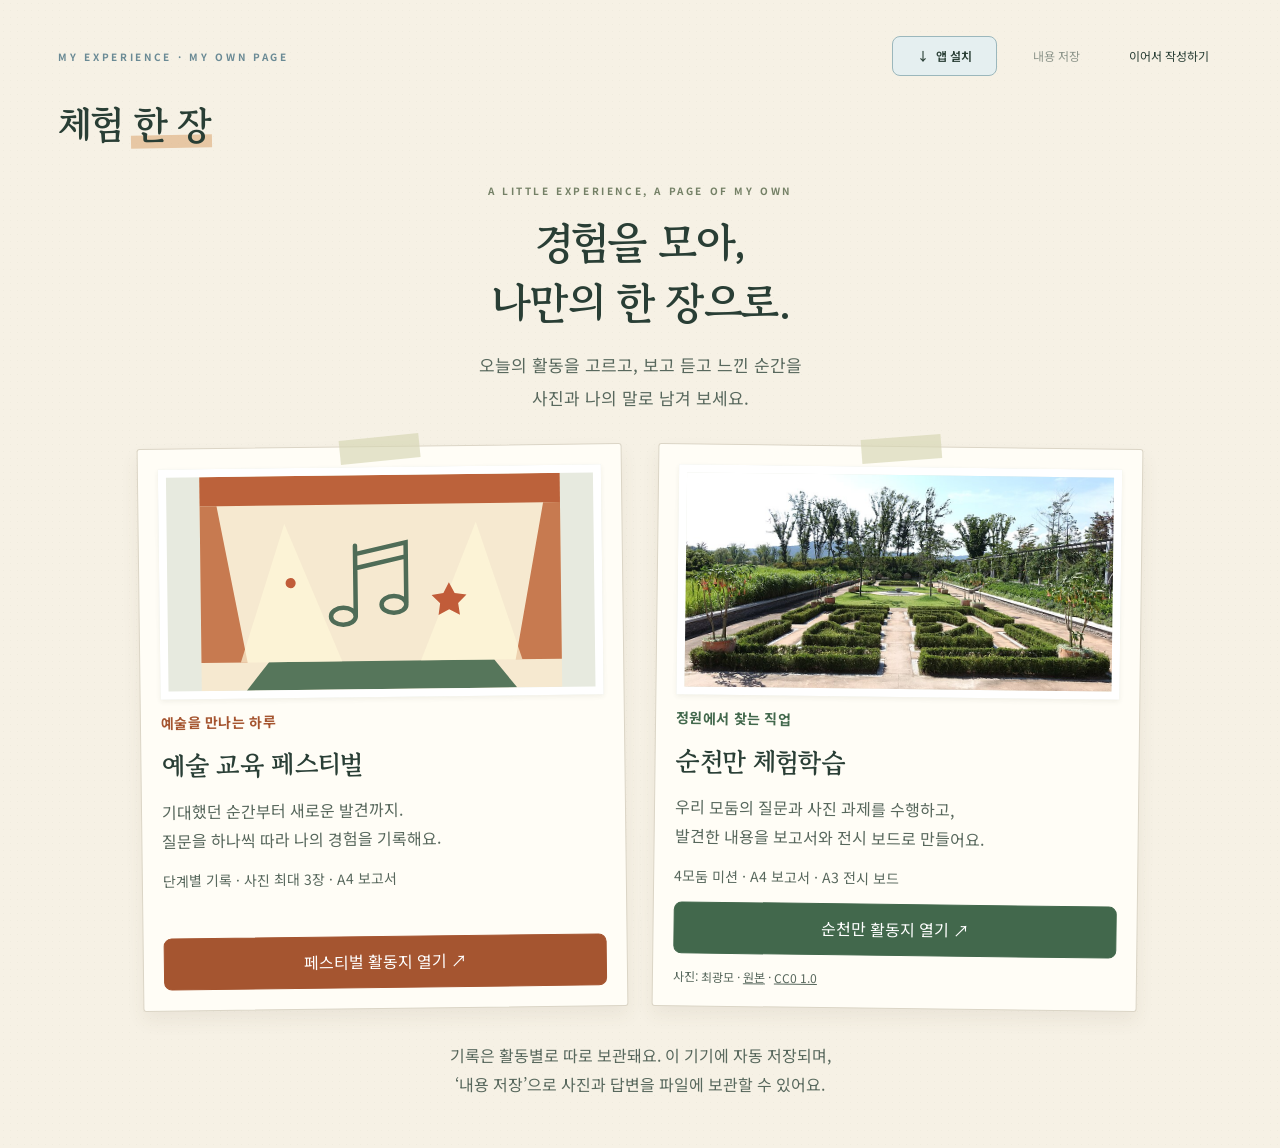
==== index.html @ 87e9b718 "Fix stable mobile board controls and verify actual A3 output" ====
<!doctype html>
<html lang="ko">
<head>
<meta charset="UTF-8"><meta name="viewport" content="width=device-width,initial-scale=1,viewport-fit=cover">
<link rel="manifest" href="manifest.webmanifest"><link rel="apple-touch-icon" href="assets/app-icon-180.png"><meta name="apple-mobile-web-app-capable" content="yes"><meta name="apple-mobile-web-app-title" content="체험 한 장"><meta name="apple-mobile-web-app-status-bar-style" content="default">
<meta name="theme-color" content="#245b70"><meta name="description" content="활동을 고르고, 경험을 사진과 나의 말로 남기는 체험 한 장">
<title>체험 한 장</title><link rel="stylesheet" href="style.css"><link rel="stylesheet" href="activity.css"><link rel="stylesheet" href="postit-theme.css"><link rel="stylesheet" href="report.css"><link rel="stylesheet" href="mobile.css"><link rel="stylesheet" href="collage.css?v=20261030-board3"><script defer src="vendor/pdfmake.min.js"></script><script defer src="groups.js"></script><script defer src="vendor/html2canvas.min.js"></script><script defer src="board.js?v=20261030-board3"></script><script defer src="formal.js"></script><script defer src="experience-shell.js"></script><script defer src="festival.js"></script><script defer src="app.js"></script><script defer src="install.js"></script>
</head>
<body>
<header class="topbar titlebar"><div class="title-block"><span class="eyebrow">MY EXPERIENCE · MY OWN PAGE</span><h1 class="trip-title">체험 <em>한 장</em></h1></div><div class="top-actions"><button id="install-app" class="install-button" type="button" aria-haspopup="dialog"><span aria-hidden="true">↓</span> 앱 설치</button><span id="save-state" role="status">이 기기에 자동 저장</span><button data-action="backup" class="quiet">내용 저장</button><button data-action="restore" class="quiet">이어서 작성하기</button></div></header>
<div id="activity-context" class="activity-context" hidden></div>
<nav id="steps" aria-label="활동 순서"></nav>
<main id="app"></main><footer class="footer"><span>체험 한 장</span><span>경험을 모아, 나만의 한 장으로.</span></footer>
<div id="toast" role="status" aria-live="polite"></div>
<dialog id="confirm"><h2 id="confirm-title">프로그램을 바꿀까요?</h2><p>현재 기록을 불러온 내용으로 바꿉니다. 필요한 기록은 먼저 ‘내용 저장’으로 보관해 주세요.</p><div class="dialog-actions"><button data-action="cancel-change">취소</button><button data-action="confirm-change" class="primary">바꾸기</button></div></dialog>
<dialog id="install-guide" aria-labelledby="install-title"><div class="dialog-head"><div><span class="eyebrow">TAKE YOUR FIELD NOTES WITH YOU</span><h2 id="install-title">홈 화면에서 바로 시작해요</h2></div><button id="close-install" type="button" class="icon-button" aria-label="설치 안내 닫기">✕</button></div><p class="muted">홈 화면에 추가하면 바탕화면의 아이콘을 눌러 미션활동지를 바로 열 수 있어요.</p><p id="install-status" class="install-status" role="status" hidden></p><div id="native-install-wrap" hidden><button id="native-install" type="button" class="primary">이 기기에 설치하기 ↓</button></div><section class="install-method" id="install-ios"><h3><span>01</span> 아이폰 · 아이패드</h3><ol><li><strong>Safari</strong>에서 이 활동지를 엽니다.</li><li>브라우저의 <strong>공유 버튼(□↑)</strong>을 누릅니다.</li><li><strong>홈 화면에 추가</strong>를 선택한 뒤 <strong>추가</strong>를 누릅니다.</li></ol></section><section class="install-method" id="install-android"><h3><span>02</span> 안드로이드</h3><ol><li><strong>Chrome</strong>에서 이 활동지를 엽니다.</li><li>오른쪽 위 <strong>더보기(⋮)</strong>를 누릅니다.</li><li><strong>홈 화면에 추가</strong> 또는 <strong>앱 설치</strong>를 선택하고 안내에 따라 추가합니다.</li></ol><p class="help">삼성 인터넷에서도 메뉴의 ‘홈 화면에 추가’를 이용할 수 있어요. 메뉴 이름은 브라우저에 따라 다를 수 있습니다.</p></section><section class="install-method" id="install-desktop"><h3><span>03</span> 컴퓨터</h3><p>Chrome·Edge의 주소창에 설치 아이콘이 보이면 눌러 설치하세요. 설치 메뉴가 없으면 즐겨찾기로 저장해도 됩니다.</p></section><p class="help install-tip">카카오톡 등 앱 안에서 열었다면 메뉴에서 ‘다른 브라우저로 열기’를 선택한 후 추가해 주세요.</p><p id="install-local-note" class="help" hidden>현재 주소는 컴퓨터의 로컬 미리보기입니다. 스마트폰에는 배포한 사이트 주소를 열어 추가해 주세요.</p><p class="help">작성 내용은 사용하는 기기에 저장됩니다. 설치만으로 다른 기기와 기록이 동기화되지는 않아요.</p><div class="dialog-actions"><button id="done-install" type="button" class="primary">알겠어요</button></div></dialog>
<input id="file-import" type="file" accept=".json,application/json" hidden>
<dialog id="board-help" aria-labelledby="board-help-title"><div class="dialog-head"><h2 id="board-help-title">보고서 꾸미기 도움말</h2><button type="button" data-action="close-board-help" class="icon-button" aria-label="도움말 닫기">✕</button></div><ul class="help-list"><li>‘이동’ 모드에서 포스트잇을 잡아 원하는 위치로 옮겨요.</li><li>카드를 고른 뒤 ‘크기’·‘회전’ 핸들이나 접힌 상세 설정을 열어 조절해요.</li><li>‘자동 정리’를 누르면 글과 사진에 맞춰 배치돼요. 전시 보드는 A3 한 장입니다. 글 넘침을 확인해 주세요.</li><li>도형 스티커를 선택해 옮기거나 ‘선택한 스티커 삭제’로 지워요. 되돌리기도 가능해요.</li><li>화면이 작으면 ‘확대 보기’로 편집하세요.</li><li>PDF에는 꾸민 모습이 그대로 담겨요. 글이 넘치면 자동 정리하거나 카드를 크게 해 주세요.</li></ul></dialog>
<dialog id="sticker-picker" aria-labelledby="sticker-picker-title"><div class="dialog-head"><h2 id="sticker-picker-title">스티커 고르기</h2><button type="button" data-action="close-stickers" class="icon-button" aria-label="스티커 창 닫기">✕</button></div><div class="sticker-palette" id="sticker-picker-items"></div></dialog>
<dialog id="formal-help" aria-labelledby="formal-help-title"><div class="dialog-head"><h2 id="formal-help-title">체험학습 보고서</h2><button type="button" data-action="close-formal-help" class="icon-button" aria-label="보고서 도움말 닫기">✕</button></div><p>작성한 학생 정보·사전 기록·모둠 답변·사진을 처음 제공된 체험학습 보고서 양식에 맞춰 정리해요.</p><p>‘새롭게 알게 된 내용’에는 작성한 질문 답변을 그대로 모아 넣습니다. 진로 항목에는 탐구 직업과 ‘나와 직업’ 답변을 연결해요. 기록하지 않은 감상이나 실천 계획은 새로 만들어 넣지 않아요.</p><p>‘보고서 내용 다듬기’를 열어 문장을 고칠 수 있어요. 별첨에는 모둠 질문 10개와 답변이 함께 들어가며 사진 5장도 모두 포함됩니다.</p></dialog>
<noscript>이 앱을 사용하려면 브라우저의 JavaScript를 켜 주세요.</noscript>
</body></html>
---- style.css ----
@import url('https://fonts.googleapis.com/css2?family=Gowun+Batang:wght@400;700&family=Noto+Sans+KR:wght@400;500;600;700;800&display=swap');
:root{--paper:#f7f6f0;--ink:#203e4b;--green:#245b70;--muted:#74838a;--line:#dce5e5;--lime:#e3ebce;--white:#fffef9;--serif:'Gowun Batang',serif}*{box-sizing:border-box}body{margin:0;background:var(--paper);color:var(--ink);font-family:'Noto Sans KR',sans-serif;font-size:14px;line-height:1.7}button,input,textarea,select{font:inherit}button,a,input,textarea,select{-webkit-tap-highlight-color:transparent}button{cursor:pointer;border:1px solid var(--line);border-radius:8px;background:var(--white);color:var(--ink);padding:10px 16px;transition:background .15s,transform .15s}button:hover{background:#e7f0f1}button:active{transform:translateY(1px)}button:disabled{opacity:.5;cursor:not-allowed}a{color:inherit}button:focus-visible,a:focus-visible{outline:3px solid #92ad6c;outline-offset:3px}.primary{background:var(--green);color:white;border-color:var(--green)}.primary:hover{background:#19485c}.quiet{border:0;background:transparent;padding:8px}.topbar{max-width:1240px;margin:auto;padding:25px 38px;display:flex;justify-content:space-between;align-items:center;gap:18px}.brand{text-decoration:none;display:flex;align-items:center;gap:10px;font-family:var(--serif);font-size:26px;font-weight:700;white-space:nowrap}.brand-icon{font:42px serif;color:var(--green)}.brand small{font:12px 'Noto Sans KR',sans-serif;margin-left:10px;color:var(--muted)}.top-actions{display:flex;align-items:center;gap:14px;font-size:12px}#save-state{color:var(--muted);font-size:11px}#steps{max-width:1164px;margin:0 auto;border-top:1px solid var(--line);border-bottom:1px solid var(--line);display:flex;padding:12px 0;gap:12px}#steps button{background:none;border:0;flex:1;color:var(--muted);border-radius:5px;text-align:left;padding:10px 16px}#steps button.active{background:var(--green);color:white}#steps .num{font-size:11px;margin-right:14px;opacity:.7}main{max-width:1164px;margin:42px auto 70px;min-height:60vh}.eyebrow{display:block;font-size:10px;letter-spacing:2.6px;font-weight:700;color:#748066;margin-bottom:12px}h1,h2,h3,p{margin-top:0}h1{font-family:var(--serif);font-size:46px;line-height:1.35;letter-spacing:-1.8px;margin-bottom:20px}h2{font-size:24px;letter-spacing:-1px;line-height:1.5}h3{font-size:17px;letter-spacing:-.5px}.muted{color:var(--muted)}.help{font-size:12px;color:var(--muted);margin:8px 0 0}.hero{display:grid;grid-template-columns:1.2fr 1fr;min-height:340px;border-bottom:1px solid var(--line);gap:30px;padding:16px 0 38px}.hero-copy{padding:10px 15px 10px 0}.hero p{max-width:460px;line-height:1.9;color:var(--muted)}.hero-art{position:relative;overflow:hidden;min-height:290px;display:grid;place-items:center;background:#e9eddf;border-radius:120px 120px 12px 12px}.hero-art svg{width:100%;height:100%;position:absolute;inset:0}.art-label{position:absolute;bottom:18px;right:23px;font-size:9px;letter-spacing:2px;color:#667d56}.hero-tags{display:flex;gap:9px;flex-wrap:wrap;margin:24px 0}.pill{display:inline-block;border:1px solid var(--line);border-radius:30px;padding:4px 12px;font-size:11px;color:#58747f}.section-top{display:flex;justify-content:space-between;align-items:center;gap:20px;margin:30px 0 20px}.section-top h2{margin:0}.section-top p{margin:3px 0 0;font-size:12px;color:var(--muted)}.cards{display:grid;grid-template-columns:1fr 1fr;gap:20px}.program-card{position:relative;padding:26px;background:var(--white);border:1px solid var(--line);border-radius:12px;display:flex;flex-direction:column;align-items:flex-start;min-height:252px}.program-card.selected{border-color:var(--green);box-shadow:inset 0 0 0 1px var(--green)}.program-card h3{font-family:var(--serif);font-size:25px;margin:13px 0 10px}.program-card p{color:var(--muted);font-size:13px;max-width:380px}.program-card .card-bottom{margin-top:auto;width:100%;display:flex;align-items:center;justify-content:space-between}.tag{font-size:10px;padding:4px 9px;background:#e4eff0;color:#38697b;border-radius:4px}.tag.orange{background:#f5e9da;color:#916c3f}.card-index{position:absolute;right:25px;top:22px;font-family:var(--serif);color:#d0d7c8;font-size:32px}.guide-strip{display:flex;gap:14px;align-items:center;padding:19px 23px;background:#e7f0f0;border-radius:8px;margin-top:24px;font-size:12px;color:#58684c}.guide-strip strong{white-space:nowrap}.footer{max-width:1164px;margin:auto;padding:23px 0;border-top:1px solid var(--line);display:flex;align-items:center;justify-content:space-between;color:var(--muted);font-size:11px}.footer>span:first-child{font-size:9px;letter-spacing:2px}.page-heading{display:flex;justify-content:space-between;align-items:center;gap:20px;margin-bottom:28px}.page-heading h1{font-size:35px;margin:0 0 10px}.page-heading p{margin-bottom:0;color:var(--muted);font-size:13px}.panel{border:1px solid var(--line);background:var(--white);border-radius:12px;padding:28px;margin:20px 0}.panel h2{font-size:19px}.fields{display:grid;grid-template-columns:repeat(3,1fr);gap:18px}label{display:block;font-size:12px;font-weight:600}input,select,textarea{display:block;width:100%;padding:12px 13px;border:1px solid var(--line);border-radius:7px;background:white;color:var(--ink);margin-top:7px;outline:none}textarea{resize:vertical;min-height:95px;line-height:1.8}input:focus,textarea:focus,select:focus{border-color:#6297a5;box-shadow:0 0 0 3px #e3f0f2}.question{margin:22px 0}.question:last-child{margin-bottom:0}.question label{font-size:14px}.question label span{font-family:var(--serif);color:#8e9e7b;margin-right:12px}.bottom-nav{display:flex;justify-content:space-between;margin-top:28px;gap:12px}.mission-layout{display:grid;grid-template-columns:265px 1fr;gap:28px}.mission-menu{position:sticky;top:18px;align-self:start}.mission-menu button{width:100%;text-align:left;display:flex;gap:12px;margin-bottom:10px;align-items:center;padding:15px}.mission-menu button.active{border-color:var(--green);background:#e7f0f1}.mission-menu small{display:block;color:var(--muted);font-size:10px}.mission-number{font:22px var(--serif);color:#81936f}.progress{height:5px;background:#e2e7da;border-radius:10px;margin:12px 0}.progress div{background:#5b98aa;height:100%;border-radius:10px}.mission-content .panel{margin-top:0}.mission-brief{background:#e9f1f0;border-left:3px solid #6d9ca8;padding:17px 20px;font-size:13px;margin-bottom:24px}.mission-brief p{margin:6px 0 0}.mission-brief strong{font-size:11px}.photos{display:grid;grid-template-columns:repeat(3,1fr);gap:12px}.photo{border:1px dashed #cbd4c1;border-radius:8px;padding:10px;min-width:0}.photo img{width:100%;height:140px;object-fit:contain;background:#f0f1e9;border-radius:4px}.photo textarea{min-height:85px;font-size:12px}.photo label{font-size:11px}.upload{cursor:pointer;display:grid;place-items:center;min-height:110px;text-align:center;color:var(--muted);background:#f3f5ec}.upload b{font-size:25px;font-weight:400;display:block}.upload input{width:100%;font-size:10px;border:0;background:none;padding:6px}.checkline{display:flex;align-items:center;gap:10px;font-size:13px;margin-top:24px}.checkline input{width:18px;height:18px;margin:0;accent-color:var(--green)}.report{max-width:840px;margin:20px auto;background:white;padding:60px;border:1px solid var(--line);box-shadow:0 10px 30px #203e4b08;color:#243a2d}.report-header{border-top:4px solid var(--green);padding-top:25px;margin-bottom:28px}.report h1{font-size:30px;margin:10px 0 14px}.report h2{font-size:19px;border-bottom:1px solid var(--line);padding-bottom:9px;margin:35px 0 18px}.report h3{font-size:15px;margin:22px 0 10px}.report-meta{display:grid;grid-template-columns:1fr 1fr;font-size:12px;gap:7px}.answer{white-space:pre-wrap;overflow-wrap:anywhere;font-size:13px;line-height:1.9;margin:8px 0 20px}.report-question{font-size:12px;color:#647357;margin-bottom:3px}.empty{color:#9a9e95}.report-photo{margin:15px 0;break-inside:avoid}.report-photo img{max-width:100%;max-height:270px;object-fit:contain}.report-photo figcaption{font-size:12px;white-space:pre-wrap;overflow-wrap:anywhere}.report-footer{border-top:1px solid var(--line);margin-top:30px;padding-top:12px;font-size:10px;color:var(--muted)}.report-note{padding:14px 18px;background:#e7f0f0;border-radius:8px;font-size:12px}.report-actions{display:flex;gap:10px;flex-wrap:wrap}.icon-button{padding:5px 10px}dialog{width:min(820px,94vw);border:1px solid var(--line);border-radius:14px;padding:30px;color:var(--ink);background:var(--paper);max-height:90vh}dialog::backdrop{background:#1e382b77;backdrop-filter:blur(3px)}.dialog-head{display:flex;align-items:flex-start;justify-content:space-between}.dialog-head h2{font-size:23px}.dialog-actions{display:flex;justify-content:flex-end;gap:10px;margin-top:20px}.editor-mission{background:white;border:1px solid var(--line);padding:18px;border-radius:9px;margin:16px 0}.editor-mission .fields{grid-template-columns:1fr 1fr}.editor-mission .section-top{margin:0 0 10px}.share-box{border-top:1px solid var(--line);padding-top:22px;margin-top:25px}.share-box button{margin:10px 5px 0 0}.share-box textarea{font-size:11px}.share-box textarea:read-only{background:#eef0e8}#confirm{max-width:440px}#toast{position:fixed;bottom:24px;left:50%;transform:translateX(-50%);background:#203e4b;color:white;border-radius:9px;padding:13px 23px;z-index:10;display:none;max-width:90vw;font-size:13px}#toast.show{display:block} .screen-only{} .status-text{font-size:11px;color:var(--muted)}
@media(max-width:900px){.topbar{padding:20px}.top-actions{gap:5px}#save-state{display:none}#steps,main,.footer{margin-left:20px;margin-right:20px}.hero{grid-template-columns:1.1fr 1fr}h1{font-size:37px}.mission-layout{grid-template-columns:215px 1fr;gap:18px}.photos{grid-template-columns:1fr}.photo{display:block}.photo img{height:200px}.fields{grid-template-columns:1fr 1fr}.report{padding:35px}}
@media(max-width:600px){body{font-size:13px}.brand{font-size:23px}.brand small{display:block;margin:0;font-size:9px}.brand-icon{font-size:34px}.topbar{gap:4px;padding:16px}.top-actions{font-size:10px}.top-actions button{padding:7px}#steps{gap:3px;margin:0 16px;padding:8px 0}#steps button{font-size:11px;padding:10px 6px;text-align:center}#steps .num{display:block;margin:0 0 2px;font-size:9px}main{margin:25px 16px 45px}.hero{display:block;padding:5px 0 25px}.hero-copy{padding:0}.hero h1{font-size:37px}.hero-art{min-height:185px;border-radius:90px 90px 8px 8px;margin-top:20px}.hero-tags{margin:18px 0}.cards{grid-template-columns:1fr}.section-top{align-items:flex-start}.section-top h2{font-size:20px}.section-top button{padding:8px 10px;font-size:11px}.program-card{min-height:230px;padding:22px}.guide-strip{align-items:flex-start;font-size:11px;padding:16px}.footer{margin:0 16px;flex-wrap:wrap;gap:12px}.footer>span:nth-child(2){display:none}.page-heading{display:block}.page-heading h1{font-size:29px}.page-heading>button,.page-heading>.report-actions{margin-top:15px}.panel{padding:20px}.fields{grid-template-columns:1fr 1fr;gap:12px}.fields label{font-size:11px}.fields input{padding:10px}.mission-layout{display:block}.mission-menu{position:static;display:grid;grid-template-columns:1fr 1fr;gap:8px;margin-bottom:18px}.mission-menu>p,.mission-menu>.progress{grid-column:1/-1;margin:0}.mission-menu button{font-size:11px;padding:11px;margin:0}.mission-menu small{font-size:9px}.mission-number{font-size:18px}.report{padding:23px}.report h1{font-size:25px}.report-meta{grid-template-columns:1fr}.editor-mission .fields{grid-template-columns:1fr}dialog{padding:20px}.dialog-head h2{font-size:20px}}
@page{size:A4;margin:16mm 16mm 18mm}@media print{html,body{background:white!important;font-size:11pt;-webkit-print-color-adjust:exact;print-color-adjust:exact}.topbar,#steps,.footer,.page-heading,.report-note,.bottom-nav,dialog,#toast{display:none!important}main{margin:0!important;max-width:none!important}.report{border:0;box-shadow:none;padding:0;margin:0;max-width:none}.report-header{break-inside:avoid}.report h2,.report h3,.report-question{break-after:avoid}.answer{orphans:3;widows:3}.report-photo{break-inside:avoid}.report-photo img{max-height:75mm}.report-meta{grid-template-columns:1fr 1fr}.report-footer{margin-top:15px}}

.reference-photo{margin:20px 0 24px;background:#eef1e6;border:1px solid var(--line);padding:12px;border-radius:10px}.reference-photo>.tag{margin-bottom:10px}.reference-photo img{display:block;width:100%;max-height:330px;object-fit:contain;border-radius:6px;background:#e3e9d9}.reference-photo figcaption{font-size:12px;line-height:1.7;margin-top:10px}.reference-photo figcaption small{display:block;color:var(--muted);font-size:10px;margin-top:4px}.editor-reference .reference-photo img{max-height:190px}.editor-reference{border-top:1px solid var(--line);margin-top:18px;padding-top:15px}@media(max-width:600px){input,textarea,select{font-size:16px}.reference-photo{padding:10px}.reference-photo img{max-height:280px}.report-photo{margin-left:0;margin-right:0}.mission-menu button{min-height:66px}}@media print{main>.panel{display:none}}

h1{text-wrap:balance}@media(max-width:600px){button{min-height:44px}.quiet{min-height:40px}.top-actions button{min-height:44px}}

/* Yeosu field trip identity */
.brand small{display:block;margin:0;font-size:11px;letter-spacing:1px}.brand-icon{font-size:50px;line-height:1;color:#4b91a5}.brand{font-size:23px;line-height:1.5}.hero{padding-top:22px;gap:38px}.hero-copy>.eyebrow{color:#64848f}.trip-title{font-size:43px;line-height:1.45;letter-spacing:-2px}.trip-title>span{font-size:32px;color:#5a7d88}.trip-title em{font-style:normal;white-space:nowrap;position:relative;z-index:0}.trip-title em:after{content:'';position:absolute;bottom:3px;left:-2px;right:-2px;height:13px;background:#e7ca91;opacity:.65;z-index:-1;transform:rotate(-1deg)}.hero-art{background:#e4eff0;border-radius:135px 135px 18px 18px;min-height:330px;box-shadow:inset 0 0 0 1px #dbe7e6}.art-label{color:#e9f3f1;font-size:8px;bottom:12px;left:24px}.travel-stamp{position:absolute;right:22px;top:20px;border:1px solid #7696a0;border-radius:50%;width:94px;height:94px;display:flex;flex-direction:column;justify-content:center;align-items:center;font:13px var(--serif);line-height:1.55;transform:rotate(12deg);color:#305d70;background:#fbfaf0dc;outline:1px dashed #9aafb3;outline-offset:-6px}.travel-stamp small{font:6px sans-serif;letter-spacing:1px;margin-top:4px}.report .report-trip-title{font-size:27px;line-height:1.5;max-width:580px}.reference-photo{padding:0;border:0;overflow:hidden;background:transparent}.reference-photo img{border-radius:10px}.hero-tags .pill{background:#fffdf8}.page-heading .eyebrow{color:#5a8391}
@media(max-width:600px){.brand{font-size:20px}.brand small{font-size:9px;letter-spacing:0}.brand-icon{font-size:41px}.hero{padding-top:3px}.trip-title{font-size:33px!important;line-height:1.5;letter-spacing:-1.7px;text-wrap:initial}.trip-title>span{font-size:27px}.hero-art{min-height:235px;margin-top:25px;border-radius:90px 90px 14px 14px}.travel-stamp{width:76px;height:76px;font-size:11px;right:14px;top:12px}.travel-stamp small{font-size:5px}.hero p{font-size:13px}.report .report-trip-title{font-size:24px}.hero-copy{padding-right:0}}

/* Illustrated Yeosu travel postcard */
.hero-art{isolation:isolate;min-height:350px;border-radius:110px 110px 18px 18px;background:#e2eeea;border:1px solid #d5e2dd;box-shadow:0 12px 26px #315d6908}.hero-art .yeosu-postcard{position:absolute;inset:0;width:100%;height:100%;object-fit:cover;object-position:center}.travel-stamp{top:19px;right:18px;background:#faf8edf2;box-shadow:0 3px 9px #345b6610;outline-color:#8caaac;border-color:#88a3a5}.art-label{left:auto;right:16px;bottom:16px;color:#365b67;background:#fbf8ebed;border:1px solid #f3efdc;padding:9px 13px 8px;border-radius:4px;font:11px var(--serif);letter-spacing:0;line-height:1.55;box-shadow:0 2px 8px #315d690c;transform:rotate(-2deg)}.art-label small{display:block;font:6px sans-serif;letter-spacing:1.3px;margin-top:4px;color:#6a8790}.art-label i{display:inline-block;width:5px;height:5px;background:#cd8c70;border-radius:50%;vertical-align:middle;margin-right:7px}
@media(max-width:600px){.hero-art{min-height:265px;border-radius:85px 85px 14px 14px}.travel-stamp{width:72px;height:72px;top:13px;right:12px}.art-label{right:12px;bottom:12px;padding:8px 10px;font-size:10px}.art-label small{font-size:5px;letter-spacing:1px}}
.hero-art{aspect-ratio:760/500}
.hero-art{width:100%;min-width:0}
/* Home-screen installation */
[hidden]{display:none!important}.install-button{border-color:#9bb7bc;background:#e5eff0;font-size:12px;font-weight:600;white-space:nowrap}.install-button>span{margin-right:4px}#install-guide{max-width:560px}#install-guide h2{font-size:23px}#install-guide .muted{font-size:13px}.install-method{border:1px solid var(--line);border-radius:10px;padding:17px 19px;background:var(--white);margin-top:13px}.install-method h3{font-size:15px;margin:0 0 8px}.install-method h3>span{color:#7199a4;font-size:11px;margin-right:10px}.install-method ol{padding-left:20px;font-size:13px;margin:0;line-height:1.95}.install-method p{font-size:12px;margin-bottom:0}.recommended-device{border-color:#8aafb9;background:#edf4f3}.install-tip{margin-top:20px}.install-status{padding:14px;background:#e2eeee;border-radius:8px;font-size:13px}#native-install-wrap{margin:16px 0}#native-install{width:100%}
@media(max-width:600px){.topbar{flex-wrap:wrap;gap:12px}.top-actions{width:100%;display:grid;grid-template-columns:1fr 1fr 1fr;gap:5px}.top-actions>button{font-size:11px;padding:8px 4px}.top-actions>.install-button{padding:8px 4px}.install-method{padding:15px}#install-guide h2{font-size:21px}}
/* Keep title and utility actions together on phones. */
@media(max-width:600px){
 .topbar{display:grid;grid-template-columns:minmax(114px,1fr) minmax(0,1.6fr);gap:8px;padding:15px 12px;align-items:center}
 .brand{font-size:16px;gap:5px;line-height:1.5;min-width:0}
 .brand-icon{font-size:29px;flex:none}
 .brand small{font-size:8px;letter-spacing:0}
 .top-actions{width:auto;min-width:0;grid-template-columns:.85fr 1fr 1.15fr;gap:3px;align-items:center}
 .top-actions>button,.top-actions>.install-button{font-size:10px;line-height:1.4;min-width:0;padding:7px 2px;min-height:40px;letter-spacing:-.4px;white-space:normal;word-break:keep-all;border-radius:6px}
 .install-button>span{margin-right:1px}
}

/* One activity: title, welcome and a direct start. */
.titlebar{max-width:1240px;display:grid;grid-template-columns:minmax(0,1fr) auto;align-items:center;gap:30px;padding:36px 38px 27px}.title-block{min-width:0}.title-block .eyebrow{font-size:10px;letter-spacing:2.7px;margin-bottom:17px;color:#6a8a95}.title-block .trip-title{font-size:38px;line-height:1.5;margin:0;text-wrap:initial}.title-block .trip-title>span{font-size:29px}.titlebar .top-actions{display:flex;width:auto;align-items:center;gap:8px;flex-wrap:wrap;justify-content:flex-end;max-width:380px}.titlebar #save-state{width:100%;text-align:right;order:5}.titlebar .top-actions button{white-space:nowrap;font-size:12px}.home-screen main{margin-top:0;margin-bottom:35px;min-height:0}.welcome-intro{color:var(--muted);font-size:14px;line-height:1.95;margin:0 0 25px}.start-trip{padding:13px 23px;margin-bottom:32px}.welcome>.hero-art{width:100%;min-height:0;aspect-ratio:760/390;border-radius:100px 100px 18px 18px}.welcome .yeosu-postcard{object-position:center 38%}.home-screen .footer{display:none}.home-screen .titlebar{padding-bottom:20px}.home-screen .travel-stamp{top:24px;right:24px}
@media(min-width:901px){.welcome{max-width:100%}.welcome>.hero-art{max-height:450px}.home-screen main{margin-bottom:30px}}
@media(max-width:900px){.titlebar{padding:28px 20px;gap:18px}.title-block .trip-title{font-size:30px}.title-block .trip-title>span{font-size:25px}.titlebar .top-actions{max-width:240px}.titlebar .top-actions button{font-size:11px}}
@media(max-width:600px){.titlebar{grid-template-columns:minmax(0,1fr) 86px;padding:25px 16px 22px;gap:10px;align-items:center}.title-block .eyebrow{font-size:6px;letter-spacing:1px;line-height:1.6;margin-bottom:13px}.title-block .trip-title{font-size:clamp(21px,5.9vw,25px)!important;line-height:1.7;letter-spacing:-1.1px}.title-block .trip-title>span{font-size:22px}.title-block .trip-title em:after{height:8px;bottom:1px}.titlebar .top-actions{display:grid;grid-template-columns:1fr;gap:3px;max-width:none}.titlebar .top-actions>button{font-size:10px;min-height:36px;padding:7px 3px;letter-spacing:-.4px}.titlebar #save-state{display:none}.home-screen main{margin-top:0;margin-bottom:24px}.welcome-intro{font-size:12px;line-height:1.95;margin-bottom:23px}.start-trip{font-size:13px;margin-bottom:27px;padding:12px 19px}.welcome>.hero-art{aspect-ratio:760/550;min-height:0;border-radius:75px 75px 14px 14px}.home-screen .travel-stamp{top:13px;right:12px}}
@media print{.titlebar{display:none!important}}
.welcome>.hero-art{margin-top:0}
/* Utilities remain horizontal beside the title at every screen size. */
.titlebar .top-actions{display:grid;grid-template-columns:repeat(3,minmax(0,1fr));width:330px;max-width:none;gap:7px;align-items:center}
.titlebar .top-actions>button{width:100%;min-width:0;padding:10px 7px;font-size:12px;white-space:normal;word-break:keep-all;line-height:1.5}
.titlebar #save-state{grid-column:1/-1}
@media(max-width:900px){.titlebar{gap:15px}.titlebar .top-actions{width:245px;gap:5px}.titlebar .top-actions>button{font-size:11px;padding:9px 4px}}
@media(max-width:600px){
 .titlebar{grid-template-columns:minmax(0,1fr) 173px;gap:9px;padding:24px 12px 20px}
 .titlebar .top-actions{width:173px;grid-template-columns:.85fr 1fr 1.2fr;gap:3px;display:grid}
 .titlebar .top-actions>button{font-size:10px;min-height:42px;padding:6px 2px;letter-spacing:-.4px;white-space:normal}
 .title-block .trip-title{font-size:clamp(18px,4.8vw,24px)!important;line-height:1.65;letter-spacing:-.8px}
 .title-block .trip-title>span{font-size:20px}
 .title-block .eyebrow{font-size:5px;letter-spacing:.6px;margin-bottom:10px}
}
@media(max-width:360px){.titlebar{grid-template-columns:minmax(0,1fr) 155px;gap:6px;padding-left:10px;padding-right:10px}.titlebar .top-actions{width:155px;gap:2px}.titlebar .top-actions>button{font-size:9px;letter-spacing:-.5px}.title-block .trip-title{font-size:17px!important}.title-block .trip-title>span{font-size:18px}}
/* Show the whole marsh illustration, including the birds and reeds. */
.welcome>.hero-art{aspect-ratio:760/500;max-height:none}.welcome .yeosu-postcard{object-position:center}
---- activity.css ----
/* Group selection and independent question hub */
.group-options{display:grid;grid-template-columns:1fr 1fr;gap:12px;margin-top:22px}.group-option{display:flex;align-items:center;gap:12px;border:1px solid var(--line);padding:18px;border-radius:10px;background:white;cursor:pointer;position:relative;transition:transform .15s,background .15s}.group-option:hover{transform:translateY(-2px);background:#f5f7ed}.group-option.chosen{border-color:var(--green);box-shadow:0 0 0 1px var(--green);background:#f0f5ed}.group-option input{width:18px;height:18px;margin:0;accent-color:var(--green);flex:none}.group-mark{display:grid;place-items:center;border-radius:50%;background:var(--group-color);width:36px;height:36px;font:21px var(--serif);flex:none}.group-option strong{display:block;font-size:13px}.group-option small{display:block;font-size:11px;color:var(--muted);margin-top:5px}.group-tick{margin-left:auto;color:#54805c}.preparation-notes summary,.career-intro summary{font-weight:600;cursor:pointer;font-size:16px}.career-intro{padding:20px 24px}.career-intro summary span{float:right;color:var(--muted)}.career-content{display:grid;grid-template-columns:220px 1fr;gap:25px;margin-top:22px}.career-content img{width:100%;height:220px;object-fit:cover;border-radius:8px}.career-content h2{font-size:21px}.career-content p{font-size:13px}.career-content strong{font-size:12px;color:#698168}.activity-tabs{display:flex;border:1px solid var(--line);border-radius:10px;background:#ebf0e8;padding:5px;gap:6px;margin:26px 0}.activity-tabs button{flex:1;border:0;background:transparent;border-radius:7px}.activity-tabs button[aria-selected=true]{background:#fffef9;box-shadow:0 2px 7px #304b3b12;color:var(--green);font-weight:700}.activity-tabs button>span{font-size:11px;margin-left:10px;color:var(--muted)}.question-cards{display:grid;grid-template-columns:repeat(2,minmax(0,1fr));gap:16px}.question-tile{position:relative;background:#fffef8;text-align:left;padding:23px;border-radius:10px;border-color:#e0e2d6;min-height:218px;display:flex;flex-direction:column;align-items:flex-start;overflow:hidden;box-shadow:0 4px 10px #33433305;transition:transform .18s,box-shadow .18s}.question-tile:before{content:'';height:5px;background:var(--note-color);position:absolute;inset:0 0 auto}.question-tile:hover{transform:translateY(-3px);box-shadow:0 7px 18px #3343330e;background:#fffef8}.question-tile.written{border-color:#99b497}.tile-state{font-size:10px;letter-spacing:.3px;color:#82907a;margin-bottom:13px}.written .tile-state{color:#4d7d55}.question-tile>strong{font:700 22px var(--serif);margin-bottom:12px;line-height:1.5}.question-tile>p{font-size:12px;line-height:1.8;color:#64716a;margin-bottom:18px}.tile-open{margin-top:auto;font-size:11px;font-weight:600;color:#517361}.question-detail{max-width:850px;margin:0 auto;padding:32px}.question-detail .back-hub{padding-left:0;margin-bottom:18px}.question-detail .big-question{font:700 21px var(--serif);line-height:1.8;background:#eef2e4;padding:22px;border-radius:8px;margin:22px 0}.question-detail>label{font-size:13px}.question-detail textarea{font-size:16px;min-height:250px}.question-detail>.primary{margin-top:23px}.task-photo-grid{display:grid;grid-template-columns:1fr 1fr;gap:16px;margin-top:22px}.photo-task{background:var(--white);border:1px solid var(--line);border-radius:11px;align-self:start;overflow:hidden}.photo-task.has-photo{border-color:#9eb79d}.photo-task summary{cursor:pointer;display:flex;align-items:center;gap:13px;padding:20px;list-style:none}.photo-task summary::-webkit-details-marker{display:none}.photo-task-number{font:26px var(--serif);color:#859d7b}.photo-task summary strong{font-size:14px}.photo-task summary small{display:block;font-size:10px;color:var(--muted);margin-top:3px}.photo-task summary>span:last-child{margin-left:auto;font-size:19px;color:#8da285}.photo-task[open] summary{border-bottom:1px solid var(--line)}.photo-task-body{padding:20px}.photo-task-body>p{font-size:12px;line-height:1.85}.photo-task-body strong{font-size:11px;color:#6b8160}.photo-hint{background:#edf2e5;padding:13px;border-radius:6px;color:#617254}.evidence-preview{width:100%;max-height:270px;object-fit:contain;border-radius:6px;background:#eef0e9;margin:17px 0}.slot-upload{display:block;margin:15px 0;padding:14px;border:1px dashed #a9bca2;border-radius:7px;color:#58774f;text-align:center;background:#f3f6ec;cursor:pointer}.slot-upload input{font-size:11px;border:0;background:none;padding:5px;max-width:250px;margin:6px auto 0}.photo-task-body>label{font-size:12px}.photo-task-body textarea{min-height:120px}.photo-task-body textarea:disabled{background:#f2f3ec;color:#8f998a}
/* A large movable report board; controls remain outside exported pages. */
.board-controls{padding:25px}.board-controls>.section-top{margin:0 0 15px}.board-controls h2{font-size:21px}.board-toolbar{display:flex;gap:8px;flex-wrap:wrap;margin-top:20px}.board-toolbar button{font-size:12px}.sticker-drawer{margin-top:18px;border-top:1px solid var(--line);padding-top:16px}.sticker-drawer summary{cursor:pointer;font-size:13px;font-weight:600}.sticker-palette{display:flex;gap:10px;flex-wrap:wrap;margin-top:15px}.sticker-palette button{display:flex;align-items:center;gap:8px;padding:9px 12px;border:1px solid #ffffff88;font-size:11px}.sticker-palette svg{width:29px;height:29px}.selected-note-tools{display:flex;align-items:center;gap:8px;flex-wrap:wrap;padding-top:18px;margin-top:17px;border-top:1px solid var(--line);font-size:12px;color:var(--muted)}.selected-note-tools>button[data-note-color]{width:30px;min-height:30px;padding:3px;border-radius:50%;color:#54704a}.selected-note-tools label{font-size:10px;display:flex;align-items:center;gap:6px}.selected-note-tools input,.selected-note-tools select{width:72px;padding:5px 6px;margin:0;font-size:12px;min-height:31px}.selected-note-tools>button:last-child{font-size:11px}.board-scroll{width:100%;overflow:auto;padding:2px;overscroll-behavior:contain;background:#e8ece2;border:1px solid #dce2d2;border-radius:9px}.board-scroll.zoomed{max-height:78vh}.board-wrap{position:relative;margin:0 auto 24px;flex:none}.board-wrap:last-child{margin-bottom:0}.report-board{width:1120px;height:1584px;position:relative;overflow:hidden;transform:scale(var(--board-scale,1));transform-origin:top left;color:#294238;background-color:#fbfaf3;background-image:radial-gradient(#c5d0ba 0.7px,transparent 0.7px);background-size:18px 18px;font-family:'Noto Sans KR',sans-serif;border:1px solid #d6ddcc;isolation:isolate}.board-heading{position:absolute;left:32px;right:32px;top:29px;height:166px;display:grid;grid-template-columns:1.35fr 1fr;gap:30px;border-bottom:2px solid #739176;padding-bottom:17px}.board-heading .eyebrow{font-size:9px;letter-spacing:2px;margin-bottom:8px;color:#76886a}.board-heading h2{font:700 29px var(--serif);line-height:1.45;margin:0 0 7px;letter-spacing:-1px}.board-heading p{font-size:15px;margin:0 0 9px}.board-heading>div>span:last-child{font-size:12px;color:#667762}.board-career{background:#eef2e4;border:1px solid #dce4d0;border-radius:8px;padding:14px 17px}.board-career strong{font-size:12px;color:#6a825b}.board-career p{font-size:13px;line-height:1.7;margin:5px 0}.board-career small{font-size:10px;color:#708064}.board-note{position:absolute;padding:38px 20px 18px;border-radius:2px 2px 9px 2px;box-shadow:0 3px 7px #31454b18;display:flex;flex-direction:column;overflow:hidden;touch-action:auto;border:1px solid #475d3314}.board-note.selected{outline:3px solid #6c966b;outline-offset:3px;z-index:2}.board-note:before{content:'';width:70px;height:16px;background:#fffef48c;position:absolute;top:0;left:calc(50% - 35px);transform:rotate(-3deg)}.card-drag{position:absolute;top:0;left:0;width:100%;height:31px;padding:6px 12px;border:0;border-radius:0;background:transparent;text-align:left;font-size:10px;letter-spacing:1px;color:#52634f88;line-height:1;cursor:grab;touch-action:none;min-height:0!important;z-index:3}.card-drag>span{float:right}.card-drag:active{cursor:grabbing}.card-drag:hover{background:#ffffff30}.card-resize{position:absolute;bottom:0;right:0;width:26px;height:26px;font-size:20px;line-height:1;color:#52634f77;background:#ffffff25;border:0;border-radius:0;padding:3px;cursor:nwse-resize;touch-action:none;min-height:0!important;z-index:3}.note-label{font-size:10px;letter-spacing:1px;color:#6c765c;margin-bottom:11px;flex:none;line-height:1.5}.note-body{font-size:16px;line-height:1.6;overflow:hidden;flex:1;min-height:0;overflow-wrap:anywhere;white-space:normal}.note-body p{font-size:inherit;line-height:inherit}.note-question{font-weight:600;margin:0 0 12px}.note-answer{white-space:pre-wrap;margin:0}.board-note .empty{color:#939b83;font-weight:400}.text-overflow{outline:3px dashed #ce8d70}.note-image{width:100%;height:150px;flex:0 0 150px;margin:0 0 13px;border-radius:5px;overflow:hidden;background:#ffffff60}.note-image img{width:100%;height:100%;object-fit:contain}.photo-placeholder{width:100%;height:100%;display:grid;place-items:center;color:#8a9d9e;font-size:15px;border:1px dashed #a1b4b488;border-radius:5px}.photo-note-duty{font-weight:600;margin:0 0 7px;color:#517d84}.sticker-note{border-radius:30px 7px 30px 7px;padding:27px 12px 12px;border:2px solid #ffffffbb}.sticker-note:before{display:none}.sticker-content{height:100%;display:flex;flex-direction:column;align-items:center;justify-content:center;gap:3px}.sticker-content svg{width:40px;height:40px;flex:none}.sticker-content strong{font:700 17px var(--serif);line-height:1.4}.sticker-content>span{font:6px sans-serif;letter-spacing:1px}.board-footer{position:absolute;bottom:20px;left:32px;right:32px;display:flex;justify-content:space-between;align-items:center;border-top:1px solid #d2ddc9;padding-top:10px;font-size:10px;color:#829176}
@media(max-width:700px){.group-options{grid-template-columns:1fr}.group-option{padding:15px}.career-content{grid-template-columns:1fr}.career-content img{height:190px}.question-cards{gap:11px}.question-tile{padding:17px;min-height:218px}.question-tile>strong{font-size:19px}.question-tile>p{font-size:11px;line-height:1.8}.tile-state{font-size:9px}.tile-open{font-size:10px}.question-hub>.section-top{display:block}.question-hub>.section-top>.pill{margin-top:15px}.question-detail{padding:22px}.question-detail .big-question{font-size:18px;padding:18px}.task-photo-grid{grid-template-columns:1fr}.activity-tabs button{font-size:13px}.activity-tabs button>span{font-size:10px;margin-left:5px}.board-controls{padding:18px}.board-controls>.section-top{display:block}.board-controls h2{font-size:19px}.board-toolbar{gap:6px}.board-toolbar button{font-size:11px;padding:8px 10px}.sticker-palette{gap:7px}.sticker-palette button{font-size:10px;padding:7px}.selected-note-tools{font-size:11px}.selected-note-tools input,.selected-note-tools select{font-size:12px}.selected-note-tools label{font-size:10px}.report-board button{font-size:10px}.board-scroll{border-radius:5px}}
@media(max-width:360px){.question-cards{grid-template-columns:1fr}.group-option{gap:9px}.group-option strong{font-size:12px}.group-option small{font-size:10px}}
@media(prefers-reduced-motion:reduce){.question-tile,.group-option{transition:none}.question-tile:hover,.group-option:hover{transform:none}}
@media print{.board-controls,.board-toolbar{display:none}.board-scroll{overflow:visible;border:0}.board-wrap{break-after:page}.card-drag,.card-resize{display:none}}
---- postit-theme.css ----
/* Keep the current visual frame; add only short interaction feedback. */
.question-tile{transition:transform .18s,box-shadow .18s;animation:question-appear .22s ease-out both}.question-tile:nth-child(3n+2){animation-delay:.025s}.question-tile:nth-child(3n){animation-delay:.05s}.question-tile:hover{transform:translateY(-3px);box-shadow:0 9px 18px #394f3f12}.question-tile:active{transform:translateY(-1px) scale(.995)}.question-detail{animation:open-note .22s ease-out}.photo-task[open] .photo-task-body{animation:open-note .18s ease-out}.board-note{transition:box-shadow .15s,background-color .15s}.board-note.is-moving{box-shadow:0 18px 28px #394f3f30;outline:3px solid #6c966b;transform:translateY(-3px) scale(1.01);z-index:10!important}.board-note.is-moving .card-drag{cursor:grabbing;background:#ffffff30}.board-note.just-landed{animation:paper-land .23s ease-out}.board-note.fresh-sticker{animation:soft-stamp .3s cubic-bezier(.2,.8,.3,1)}.sticker-palette button{transition:transform .16s}.sticker-palette button:hover{transform:translateY(-2px)}
@keyframes question-appear{from{opacity:.3;transform:translateY(6px)}to{opacity:1;transform:translateY(0)}}@keyframes open-note{from{opacity:.3;transform:translateY(7px)}to{opacity:1;transform:translateY(0)}}@keyframes paper-land{0%{transform:translateY(-3px) scale(1.01)}65%{transform:translateY(1px) scale(.998)}100%{transform:translateY(0) scale(1)}}@keyframes soft-stamp{from{opacity:.3;transform:scale(1.13) rotate(-3deg)}to{opacity:1;transform:scale(1) rotate(0)}}
@media(max-width:600px){.question-tile:hover{transform:none}}
@media(prefers-reduced-motion:reduce){*,*:before,*:after{animation:none!important;transition:none!important;scroll-behavior:auto!important}.board-note.is-moving,.question-tile:hover,.sticker-palette button:hover{transform:none}}
---- report.css ----
/* One-line title below the compact utility row. */
.titlebar{grid-template-columns:minmax(0,1fr) auto;gap:13px 24px;align-items:center}.title-block{display:contents}.title-block>.eyebrow{grid-column:1;grid-row:1;margin:0;line-height:1.7}.title-block>.trip-title{grid-column:1/-1;grid-row:2;white-space:nowrap;font-size:38px;letter-spacing:-1.7px;margin-top:6px}.titlebar>.top-actions{grid-column:2;grid-row:1;width:330px;gap:7px}.titlebar .top-actions>button{white-space:nowrap;font-size:12px}.titlebar #save-state{display:none}
.report-mode-tabs{display:flex;gap:6px;padding:5px;border:1px solid var(--line);border-radius:10px;background:#e9eee7;margin:0 0 24px}.report-mode-tabs button{flex:1;background:transparent;border:0;font-size:13px}.report-mode-tabs button[aria-selected=true]{background:#fffef8;box-shadow:0 2px 7px #354b3810;font-weight:700}.simple-board-head{display:flex;align-items:center;gap:12px;justify-content:space-between}.simple-board-head h2{font-size:20px;margin:0}.info-button{display:grid;place-items:center;width:29px;height:29px;min-height:29px!important;padding:0;border:1.5px solid #899b96;border-radius:50%;font:700 17px var(--serif);background:transparent;color:#6b8178;flex:none}.board-controls{padding:20px 24px}.board-toolbar{margin-top:16px;gap:8px}.board-toolbar>button{font-size:12px}.selected-note-tools{padding-top:14px;margin-top:15px}.selected-note-tools>button{font-size:11px;padding:7px 10px}.board-note .card-resize{display:none}.help-list{padding-left:20px;line-height:2.1;font-size:13px}#sticker-picker{max-width:520px}#sticker-picker .sticker-palette{display:grid;grid-template-columns:1fr 1fr;gap:10px}#sticker-picker .sticker-palette button{justify-content:center;padding:15px}.formal-tools{padding:20px 24px}.formal-edit-fields{margin-top:16px;border-top:1px solid var(--line);padding-top:14px}.formal-edit-fields>summary{font-size:13px;cursor:pointer}.formal-paper{background:white;color:#222;border:1px solid #ddd;box-shadow:0 6px 20px #263e3308;max-width:850px;margin:20px auto;padding:52px 48px;font-family:'Noto Sans KR',sans-serif}.formal-paper>h1{font-family:inherit;font-size:27px;letter-spacing:0;text-align:center;margin:0 0 26px}.formal-paper h2{font-size:16px;line-height:1.7;letter-spacing:-.5px;margin:30px 0 15px}.formal-paper h3{font-size:14px}.formal-paper table{border-collapse:collapse;width:100%;table-layout:fixed;font-size:12px;line-height:1.85}.formal-paper th,.formal-paper td{border:1px solid #aaa;padding:13px 14px;text-align:left;vertical-align:middle;overflow-wrap:anywhere}.formal-paper thead th{text-align:center;background:#f1f1f1;font-weight:600}.formal-info th{width:30%;font-weight:500;text-align:center}.formal-field-table th{width:35%;font-weight:500}.formal-field-table td{white-space:pre-wrap;min-height:85px}.formal-photo-table td{width:50%;white-space:pre-wrap}.formal-photo-table td strong{font-size:11px;display:block;line-height:1.75}.formal-photo-table img{width:100%;max-height:190px;object-fit:contain;display:block;margin-top:10px}.formal-photo-table p{white-space:pre-wrap;margin:10px 0 0}.formal-photo-empty{background:#f5f5f0;min-height:130px;display:grid;place-items:center;color:#999;margin-top:10px;font-size:12px}.formal-appendix>p{font-size:12px;line-height:1.9}.formal-field-table td:empty:after{content:' ';display:block;height:50px}
@media(max-width:900px){.title-block>.trip-title{font-size:33px}.titlebar>.top-actions{width:270px}.titlebar .top-actions>button{font-size:11px}}
@media(max-width:600px){.titlebar{padding:19px 16px 21px;grid-template-columns:minmax(0,1fr) auto;gap:16px 10px}.title-block>.eyebrow{font-size:6px;letter-spacing:1px;max-width:100px}.titlebar>.top-actions{width:205px;gap:4px;grid-template-columns:.8fr .95fr 1.3fr}.titlebar .top-actions>button{font-size:10px;letter-spacing:-.6px;padding:7px 3px;min-height:38px}.title-block>.trip-title{font-size:clamp(19px,5.7vw,25px)!important;letter-spacing:-1.2px;line-height:1.5;margin:0;white-space:nowrap}.board-controls,.formal-tools{padding:18px}.simple-board-head h2{font-size:19px}.board-toolbar>button{font-size:11px;padding:9px 10px}.report-mode-tabs button{font-size:12px;padding:10px 5px}.formal-paper{padding:27px 17px;margin:18px auto}.formal-paper>h1{font-size:23px}.formal-paper h2{font-size:14px}.formal-paper table{font-size:11px}.formal-paper th,.formal-paper td{padding:10px 9px}.formal-photo-table td strong{font-size:10px}.formal-photo-table img{max-height:145px}.formal-photo-empty{min-height:100px}}
@media(max-width:360px){.titlebar{padding-left:12px;padding-right:12px}.titlebar>.top-actions{width:190px}.titlebar .top-actions>button{font-size:9px}.title-block>.eyebrow{font-size:5px;letter-spacing:.5px}.title-block>.trip-title{font-size:19px!important}}
@media print{.report-mode-tabs,.formal-tools,.board-controls{display:none}.formal-paper{box-shadow:none;border:0;padding:0;max-width:none}.formal-paper section{break-inside:auto}.formal-paper h2,.formal-paper h3{break-after:avoid}.formal-paper thead{display:table-header-group}.formal-photo-table tr{break-inside:avoid}}
---- mobile.css ----
/* Registration status stays visible after the file input is recreated. */
.slot-upload{position:relative;display:flex;align-items:center;justify-content:center;min-height:52px}
.slot-upload input{position:absolute;inset:0;opacity:0;width:100%;height:100%;max-width:none;margin:0;padding:0;cursor:pointer}
.slot-upload:focus-within{outline:3px solid var(--green);outline-offset:3px}
.photo-upload-state{padding:10px 12px;border:1px solid #b9cfb0;border-radius:7px;background:#edf4e8;color:#315a36;line-height:1.7}
.activity-goal{display:inline-block;padding:7px 11px;border-radius:7px;background:#e8eee0;color:#35573c;font-weight:600}
.mobile-reading-note{display:none}
@media(max-width:600px){
 :root{--muted:#4f625e}
 body{font-size:16px;line-height:1.75}
 input,textarea,select,button{font-size:16px;min-height:44px}
 textarea{line-height:1.8}
 .titlebar{display:flex;flex-direction:column;align-items:stretch;gap:12px;padding:20px 16px 14px;padding-top:max(20px,env(safe-area-inset-top))}
 .title-block{display:contents}
 .title-block>.eyebrow{order:0;max-width:none;font-size:10px;letter-spacing:1.8px;margin:0;line-height:1.5}
 .title-block>.trip-title{order:1;white-space:normal;font-size:clamp(24px,6.6vw,28px)!important;line-height:1.4;letter-spacing:-1px;margin:0}
 .titlebar>.top-actions{order:2;display:flex;width:100%;max-width:none;gap:6px;flex-wrap:nowrap;justify-content:stretch}
 .titlebar .top-actions>button{flex:1;min-width:0;font-size:14px!important;line-height:1.4;min-height:44px;padding:8px 4px;white-space:nowrap;letter-spacing:-.3px}
 .titlebar .top-actions>button:first-of-type{flex:.8}.titlebar .top-actions>button:last-of-type{flex:1.35}
 .titlebar #save-state{display:none}
 .home-screen{display:flex;flex-direction:column;min-height:100vh;min-height:100dvh}
 .home-screen .titlebar{flex:none;padding-bottom:14px}
 .home-screen main{display:flex;flex:1 0 auto;width:100%;max-width:760px;min-height:0;margin:0 auto;padding:12px 16px 20px;padding-bottom:max(20px,env(safe-area-inset-bottom))}
 .welcome{display:flex;flex:1;flex-direction:column;gap:20px;min-width:0}
 .welcome-intro{order:0;flex:none;font-size:16px;line-height:1.8;margin:0;color:var(--muted)}
 .welcome>.hero-art{order:1;flex:1 0 216px;aspect-ratio:auto;min-height:clamp(216px,calc((100vw - 32px)*.658),250px);max-height:none;width:100%;margin:0;border-radius:65px 65px 14px 14px}.welcome .yeosu-postcard{object-fit:contain;object-position:center}
 .welcome .start-trip{order:2;flex:none;width:100%;min-height:52px;margin:0;padding:13px 18px;font-size:17px;line-height:1.5}
 #steps button{min-height:52px;font-size:16px;line-height:1.5}.page-heading p,.help,.group-chooser>p,.group-option small{font-size:16px;line-height:1.8}
 .group-option{min-height:76px}.group-option strong{font-size:17px}
 .question-tile>p{font-size:16px;line-height:1.8}.question-tile>strong{font-size:20px}.tile-state,.tile-open{font-size:14px;line-height:1.6}
 .question-detail .big-question{font-size:19px;line-height:1.8}.question-detail label,.photo-task-body label{font-size:16px}
 .career-content p,.career-content strong,.career-content .help,.photo-task-body p,.photo-task-body .pill{font-size:16px;line-height:1.8}
 .photo-task summary{min-height:64px}.photo-task summary strong{font-size:17px}.photo-task summary small{font-size:14px}
 .activity-tabs button{min-height:48px;font-size:16px;line-height:1.5}.activity-tabs button>span{font-size:14px}
 .photo-upload-state,.photo-format,.activity-goal{font-size:16px;line-height:1.8}.checkline{font-size:16px;line-height:1.8}
 .report-actions{width:100%;flex-wrap:wrap}.report-actions button,.bottom-nav button{font-size:16px;min-height:48px;white-space:normal}
 .report-mode-tabs button{font-size:16px;line-height:1.6;min-height:52px;padding:10px 7px}
 .info-button{width:44px;height:44px;min-height:44px!important;font-size:19px}.board-toolbar button,.selected-note-tools>button{font-size:16px;min-height:44px}
 .mobile-reading-note{display:block;font-size:16px;line-height:1.8;color:var(--muted);margin:14px 0}
 .formal-paper{padding:24px 14px;margin:18px auto}.formal-paper>h1{font-size:25px}.formal-paper h2{font-size:20px;line-height:1.7}.formal-paper h3{font-size:18px}
 .formal-paper table,.formal-appendix>p{font-size:16px;line-height:1.8}.formal-paper th,.formal-paper td{padding:12px;overflow-wrap:anywhere}
 .formal-info th{width:36%}
 .formal-field-table thead,.formal-photo-table thead{display:none}
 .formal-field-table tbody,.formal-field-table tr,.formal-field-table th,.formal-field-table td,.formal-photo-table tbody,.formal-photo-table tr,.formal-photo-table td{display:block;width:100%;box-sizing:border-box}
 .formal-field-table tr,.formal-photo-table tr{margin-bottom:16px}.formal-field-table th{font-weight:600;background:#f2f5ee}.formal-field-table td{border-top:0;min-height:72px}
 .formal-photo-table td+td{border-top:0}.formal-photo-table td strong{font-size:16px}.formal-photo-table img{max-height:none;width:100%;height:auto;object-fit:contain}.formal-photo-table p{font-size:16px;line-height:1.8}
 .help-list,#formal-help p,#install-guide p,#install-guide li{font-size:16px;line-height:1.8}
}
@media print{.mobile-reading-note{display:none}}

/* New decorative stickers are shapes, separate from answer notes. Legacy labels remain compatible. */
.shape-sticker{padding:0;border:0;border-radius:0;box-shadow:none;touch-action:none;cursor:grab}
.shape-sticker:before{display:none}
.shape-sticker .sticker-content{width:100%;height:100%;padding:6px}
.shape-sticker .sticker-content svg{width:100%;height:100%}
.shape-sticker .card-drag{display:none}
.sticker-palette svg{width:42px;height:42px;flex:none}
---- collage.css ----
@font-face{font-family:GaeguLocal;src:url('vendor/Gaegu-Regular.ttf') format('truetype');font-display:swap}
:root{--paper:#f6f1e5;--ink:#293e35;--green:#42684c;--muted:#58685d;--line:#dedbcf}
body{background-color:var(--paper);background-image:radial-gradient(#776c4e0a .7px,transparent .7px);background-size:7px 7px}
.topbar,.titlebar{background:transparent}.trip-title em:after{background:#dfb182}.panel,.photo-task,.formal-tools{border-radius:4px;box-shadow:0 5px 12px #63563908;background:#fffdf6}
.activity-context{max-width:1164px;margin:0 auto 16px;padding:0 16px;display:flex;gap:14px;align-items:center;flex-wrap:wrap}.activity-context[hidden]{display:none}.activity-context>span{font-size:16px;font-weight:600}.activity-context button{min-height:44px}
.activity-home{display:flex;flex-direction:column;flex:1;gap:32px;width:100%;padding:10px 0 18px}.activity-home-intro{text-align:center}.activity-home-intro h2{font:700 43px/1.4 var(--serif);letter-spacing:-1.6px;margin:8px 0 18px}.activity-home-intro p{font-size:17px;line-height:1.9;color:var(--muted);margin:0}
.activity-choices{display:grid;grid-template-columns:repeat(2,minmax(0,1fr));gap:30px;max-width:1000px;width:100%;margin:auto}
.activity-card{--activity-accent:#42684c;position:relative;display:flex;flex-direction:column;align-items:flex-start;gap:13px;min-width:0;padding:20px;background:#fffdf6;border:1px solid #dbd5c6;border-radius:3px;box-shadow:0 9px 18px #63553613;transform:rotate(.7deg)}
.activity-card:before{content:'';position:absolute;z-index:1;top:-10px;left:calc(50% - 40px);width:80px;height:24px;background:#d7d6b4a8;transform:rotate(-5deg)}.festival-card{--activity-accent:#a55530;transform:rotate(-.7deg)}
.activity-card-art{width:100%;height:230px;background:#e7eadf;border:8px solid white;box-shadow:0 2px 5px #3e402a13;box-sizing:border-box}.activity-card-art img,.activity-card-art svg{width:100%;height:100%;object-fit:cover;display:block}.activity-tag{font-size:14px;line-height:1.5;color:var(--activity-accent);font-weight:700;letter-spacing:.3px}.activity-card h3{font:700 26px/1.45 var(--serif);margin:0;letter-spacing:-.7px}.activity-card p{font-size:16px;line-height:1.85;color:var(--muted);margin:0}.activity-card-note{font-size:14px;line-height:1.7;color:var(--muted)}.activity-card>.primary{width:100%;margin-top:auto;background:var(--activity-accent);border-color:var(--activity-accent);min-height:52px;font-size:16px}.activity-credit{font-size:12px;line-height:1.6;color:var(--muted)}.activity-home-note{text-align:center;color:var(--muted);font-size:16px;line-height:1.85;margin:0}
.festival-progress{display:flex;gap:15px;align-items:center;margin:0 0 24px;font-size:16px;font-weight:600}.festival-progress progress{flex:1;max-width:500px;accent-color:#b5633b;height:12px}.festival-sheet{padding:32px}.festival-sheet h2{font-size:25px;line-height:1.65}.festival-intro,.festival-sheet>p{font-size:17px;line-height:1.9}.festival-fields{display:grid;grid-template-columns:repeat(2,minmax(0,1fr));gap:18px}.festival-fields label,.festival-answer-label,.festival-photo-slot label{display:block;font-size:16px;line-height:1.8}.festival-fields input{width:100%;font-size:16px;min-height:48px}.festival-section-label{font-weight:700;color:#9a5433;font-size:16px}.festival-answer-label textarea{font-size:18px;line-height:1.85;min-height:220px;width:100%;margin-top:12px;background:#fffef8}.festival-photo-list{display:grid;gap:22px}.festival-photo-slot{border-top:1px dashed #cbc8b6;padding-top:20px}.festival-photo-slot h3{font-size:20px}.festival-photo-slot img{max-height:360px;object-fit:contain}.festival-photo-slot textarea{font-size:16px;line-height:1.8}.festival-nav{display:flex;justify-content:space-between;gap:14px;margin:24px 0}.festival-nav button{font-size:17px;min-height:52px;min-width:120px}.festival-save-status{font-size:16px;color:var(--muted);line-height:1.8}.festival-report-name{text-align:center;font-size:16px;line-height:1.8}.festival-report h2{font-family:inherit}.formal-edit-fields>summary{min-height:44px;line-height:44px}
@media(max-width:600px){.activity-hub .titlebar{padding-bottom:18px}.activity-hub main{max-width:none}.activity-home{gap:26px;padding:4px 0 18px}.activity-home-intro{text-align:left}.activity-home-intro h2{font-size:31px;line-height:1.45;letter-spacing:-1px;margin:8px 0 14px}.activity-home-intro .eyebrow{font-size:10px;letter-spacing:1px}.activity-home-intro p{font-size:16px;line-height:1.8}.wide-only{display:none}.activity-choices{grid-template-columns:minmax(0,1fr);gap:30px;padding:0 3px}.activity-card{padding:16px;gap:12px}.activity-card-art{height:190px;border-width:6px}.activity-card h3{font-size:24px}.activity-card p{font-size:16px;line-height:1.8}.activity-home-note{font-size:16px;text-align:left}.activity-credit{font-size:14px}.activity-context{padding:0 16px;margin-bottom:14px}.activity-context button{font-size:16px}.festival-progress{flex-wrap:wrap}.festival-progress progress{min-width:140px}.festival-sheet{padding:22px 18px}.festival-sheet h2{font-size:22px;line-height:1.7}.festival-fields{grid-template-columns:minmax(0,1fr)}.festival-answer-label textarea{font-size:17px;line-height:1.85}.festival-nav button{font-size:16px;min-width:0;flex:1}.festival-intro,.festival-sheet>p{font-size:16px}.festival-save-status{font-size:16px}}
@media print{.activity-context,.festival-progress,.festival-nav,.festival-save-status,.activity-home{display:none}}
.exhibition-selection p,.board-controls p{font-size:16px;line-height:1.8}.exhibition-choices{display:grid;gap:12px;margin-top:16px}.exhibition-choices label{display:flex;gap:12px;align-items:center;min-height:48px;font-size:16px;line-height:1.6}.exhibition-choices input{width:24px;height:24px;flex:none}.exhibition-choices img{width:72px;height:56px;object-fit:contain}.selection-count{font-weight:700;color:#385b42}.board-toolbar{display:flex;flex-wrap:wrap}.board-toolbar button,.selected-note-tools button,.selected-note-tools input,.selected-note-tools select{min-height:44px;font-size:16px}.board-toolbar [aria-pressed=true]{background:#365c44;color:white}.selected-note-tools{display:flex;flex-wrap:wrap;gap:12px;align-items:center}.selected-note-tools label{display:flex;align-items:center;gap:8px;font-size:16px}.selected-note-tools input[type=number]{width:92px}.selected-note-tools input[type=range]{width:150px}.board-scroll{overflow:auto;touch-action:pan-x pan-y;max-height:85dvh;padding:4px}.exhibition-board{position:relative;width:1120px!important;height:1584px!important;box-sizing:border-box;overflow:hidden;transform:scale(var(--board-scale,1));transform-origin:top left;background:#fbfaf3}.exhibition-heading{position:absolute;left:32px;top:24px;width:1056px;height:340px;display:grid;grid-template-columns:470px 1fr;gap:26px;border-bottom:8px solid;padding-bottom:14px;box-sizing:border-box}.theme-photo-panel{display:flex;flex-direction:column;min-width:0;gap:8px}.theme-photo{display:block!important;width:470px!important;height:260px!important;object-fit:contain!important;border-radius:0!important;flex:none}.theme-credit{margin:0;font:12px/1.5 sans-serif;color:#333;overflow-wrap:anywhere}.theme-credit a{color:#354f39}.theme-title-panel{padding:12px 0}.theme-title-panel>span{font:18px/1.6 sans-serif}.theme-title-panel h2{font-size:43px;margin:12px 0;line-height:1.3}.theme-title-panel h3{font:700 22px/1.6 sans-serif}.theme-title-panel p,.theme-title-panel small{font:16px/1.8 sans-serif}.exhibition-board .board-note{position:absolute;box-sizing:border-box;padding:18px 18px 16px;display:flex;flex-direction:column;gap:12px;overflow:visible;box-shadow:3px 7px 12px #554b3122;border:0;border-radius:1px}.exhibition-board .board-note:before{content:'';position:absolute;width:64px;height:16px;left:calc(50% - 32px);top:-7px;background:#d5c49585;transform:rotate(-3deg);pointer-events:none}.exhibition-board .note-label{font:700 17px/1.4 sans-serif;flex:none;color:#354333}.exhibition-board .note-body{font-size:var(--note-font,24px)!important;line-height:1.5;white-space:pre-wrap;overflow:hidden;flex:1;min-height:0;width:100%;padding:0;color:#243229;overflow-wrap:anywhere}.exhibition-board .note-body p{font:inherit;line-height:inherit;margin:0}.exhibition-photo{display:block;width:100%;max-height:65%;object-fit:contain;margin:0 0 12px}.exhibition-board .shape-sticker{padding:0;background:transparent!important;box-shadow:none}.exhibition-board .shape-sticker:before{display:none}.exhibition-board .sticker-content{width:100%;height:100%;display:flex;align-items:center;justify-content:center;flex-direction:column}.exhibition-board .sticker-content svg{width:100%;height:100%;max-height:100%}.exhibition-board .board-note.selected{outline:3px solid #385d44;z-index:5}.exhibition-board .board-note.text-overflow{outline:4px dashed #a94629}.exhibition-board .card-resize,.exhibition-board .card-rotate{display:none;position:absolute;z-index:8;width:var(--handle-size,44px);height:var(--handle-size,44px);min-height:0;padding:0;background:#365c44;color:white;border:2px solid white;border-radius:50%;font:700 calc(var(--handle-size,44px)*.45)/1 sans-serif;touch-action:none}.exhibition-board .card-resize{right:0;bottom:0}.exhibition-board .card-rotate{right:0;top:0}.exhibition-board.mode-resize .selected .card-resize,.exhibition-board.mode-rotate .selected .card-rotate{display:block}.exhibition-board.mode-move .board-note{touch-action:none;cursor:move}.exhibition-board.mode-resize .board-note,.exhibition-board.mode-rotate .board-note{touch-action:pan-x pan-y}.exhibition-board.mode-pan .board-note{pointer-events:none}.exhibition-board .board-footer{position:absolute;bottom:12px;left:32px;right:32px;height:20px;font:12px sans-serif}.exhibition-board .board-note.is-moving{transform:none}.exhibition-selection summary{min-height:44px;cursor:pointer;font-size:17px;padding:10px 0}
/* Keep long career descriptions inside the protected title panel in canvas/PDF. */
.theme-title-panel{min-width:0}.theme-title-panel small{display:block;white-space:normal;overflow-wrap:anywhere}

.selected-element-remove{display:block;width:100%;min-height:44px;font-size:16px;margin:16px 0 8px}.note-settings>summary{min-height:44px;font-size:16px;line-height:1.7;padding:10px 0;cursor:pointer}.note-settings:not([open]) .selected-note-tools{display:none}
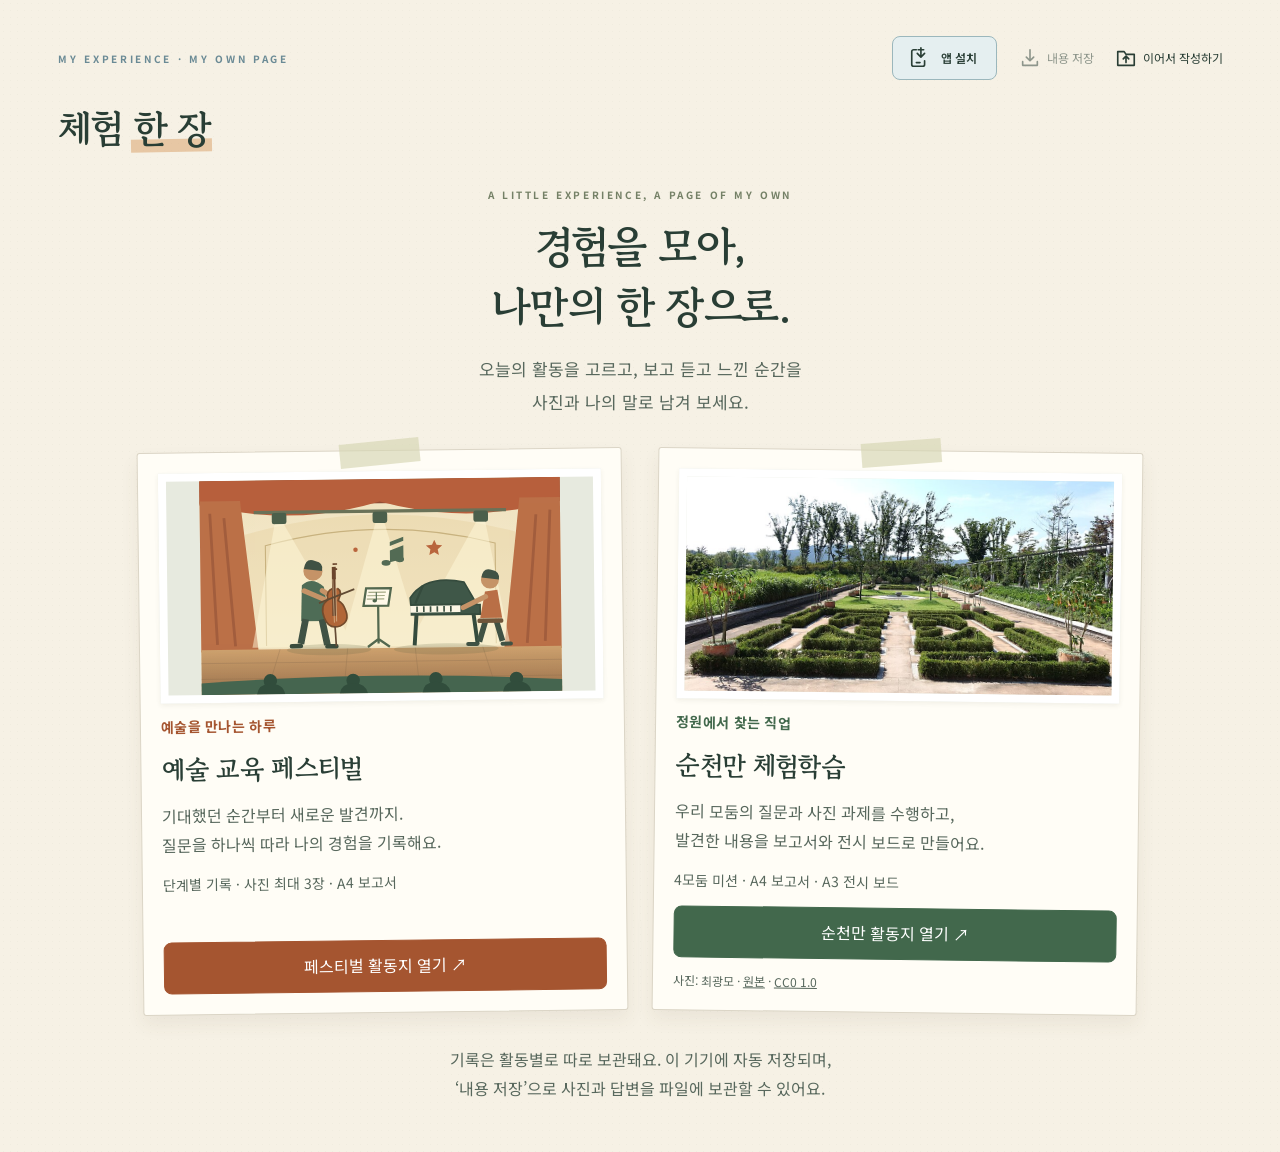
==== commit 90b1ef32: "Polish festival prompts, mobile header, and local date inputs" ====
--- a/index.html
+++ b/index.html
@@ -4,10 +4,10 @@
 <meta charset="UTF-8"><meta name="viewport" content="width=device-width,initial-scale=1,viewport-fit=cover">
 <link rel="manifest" href="manifest.webmanifest"><link rel="apple-touch-icon" href="assets/app-icon-180.png"><meta name="apple-mobile-web-app-capable" content="yes"><meta name="apple-mobile-web-app-title" content="체험 한 장"><meta name="apple-mobile-web-app-status-bar-style" content="default">
 <meta name="theme-color" content="#245b70"><meta name="description" content="활동을 고르고, 경험을 사진과 나의 말로 남기는 체험 한 장">
-<title>체험 한 장</title><link rel="stylesheet" href="style.css"><link rel="stylesheet" href="activity.css"><link rel="stylesheet" href="postit-theme.css"><link rel="stylesheet" href="report.css"><link rel="stylesheet" href="mobile.css"><link rel="stylesheet" href="collage.css?v=20261030-board3"><script defer src="vendor/pdfmake.min.js"></script><script defer src="groups.js"></script><script defer src="vendor/html2canvas.min.js"></script><script defer src="board.js?v=20261030-board3"></script><script defer src="formal.js"></script><script defer src="experience-shell.js"></script><script defer src="festival.js"></script><script defer src="app.js"></script><script defer src="install.js"></script>
+<title>체험 한 장</title><link rel="stylesheet" href="style.css"><link rel="stylesheet" href="activity.css"><link rel="stylesheet" href="postit-theme.css"><link rel="stylesheet" href="report.css"><link rel="stylesheet" href="mobile.css"><link rel="stylesheet" href="collage.css?v=20261030-mobile5"><script defer src="vendor/pdfmake.min.js"></script><script defer src="groups.js"></script><script defer src="vendor/html2canvas.min.js"></script><script defer src="board.js?v=20261030-board3"></script><script defer src="formal.js"></script><script defer src="experience-shell.js?v=20261030-mobile5"></script><script defer src="festival.js?v=20261030-mobile5"></script><script defer src="app.js?v=20261030-mobile5"></script><script defer src="install.js?v=20261030-mobile5"></script>
 </head>
 <body>
-<header class="topbar titlebar"><div class="title-block"><span class="eyebrow">MY EXPERIENCE · MY OWN PAGE</span><h1 class="trip-title">체험 <em>한 장</em></h1></div><div class="top-actions"><button id="install-app" class="install-button" type="button" aria-haspopup="dialog"><span aria-hidden="true">↓</span> 앱 설치</button><span id="save-state" role="status">이 기기에 자동 저장</span><button data-action="backup" class="quiet">내용 저장</button><button data-action="restore" class="quiet">이어서 작성하기</button></div></header>
+<header class="topbar titlebar"><div class="title-block"><span class="eyebrow">MY EXPERIENCE · MY OWN PAGE</span><h1 class="trip-title">체험 <em>한 장</em></h1></div><div class="top-actions"><button id="install-app" aria-label="앱 설치 안내" title="앱 설치 안내" class="install-button" type="button" aria-haspopup="dialog"><span class="action-icon"><svg viewBox="0 0 24 24" width="22" height="22" fill="none" stroke="currentColor" stroke-width="1.8" stroke-linecap="round" stroke-linejoin="round" aria-hidden="true"><path d="M8 3H5a2 2 0 0 0-2 2v14a2 2 0 0 0 2 2h10a2 2 0 0 0 2-2v-4M10 3h6M13 1v10m-4-4 4 4 4-4M8 17h4"/></svg></span><span class="action-label">앱 설치</span></button><span id="save-state" role="status">이 기기에 자동 저장</span><button data-action="backup" class="quiet" aria-label="작성 내용 저장 (JSON)" title="내용 저장"><span class="action-icon"><svg viewBox="0 0 24 24" width="22" height="22" fill="none" stroke="currentColor" stroke-width="1.8" stroke-linecap="round" stroke-linejoin="round" aria-hidden="true"><path d="M12 3v12m-4-4 4 4 4-4M4 16v4h16v-4"/></svg></span><span class="action-label">내용 저장</span></button><button data-action="restore" class="quiet" aria-label="저장 파일 불러오기" title="이어서 작성하기"><span class="action-icon"><svg viewBox="0 0 24 24" width="22" height="22" fill="none" stroke="currentColor" stroke-width="1.8" stroke-linecap="round" stroke-linejoin="round" aria-hidden="true"><path d="M3 8V5h7l2 3h9v12H3V8Zm9 9V10m-3 3 3-3 3 3"/></svg></span><span class="action-label">이어서 작성하기</span></button></div></header>
 <div id="activity-context" class="activity-context" hidden></div>
 <nav id="steps" aria-label="활동 순서"></nav>
 <main id="app"></main><footer class="footer"><span>체험 한 장</span><span>경험을 모아, 나만의 한 장으로.</span></footer>
--- a/collage.css
+++ b/collage.css
@@ -16,3 +16,25 @@
 .theme-title-panel{min-width:0}.theme-title-panel small{display:block;white-space:normal;overflow-wrap:anywhere}
 
 .selected-element-remove{display:block;width:100%;min-height:44px;font-size:16px;margin:16px 0 8px}.note-settings>summary{min-height:44px;font-size:16px;line-height:1.7;padding:10px 0;cursor:pointer}.note-settings:not([open]) .selected-note-tools{display:none}
+
+/* Native date inputs must shrink to their grid cell on iOS as well. */
+.festival-fields>label,.fields>label{min-width:0;max-width:100%}
+input[type=date]{display:block;width:100%;min-width:0;max-width:100%;inline-size:100%;min-inline-size:0;max-inline-size:100%;box-sizing:border-box;-webkit-appearance:none;appearance:none;text-align:left}
+input[type=date]::-webkit-date-and-time-value{min-width:0;text-align:left}
+input[type=date]::-webkit-datetime-edit{min-width:0;padding:0;max-width:100%}
+.action-icon{display:inline-flex;align-items:center;justify-content:center;flex:none}.action-icon svg{display:block;width:22px;height:22px}.action-label{margin-left:6px}
+.titlebar .top-actions>button{display:inline-flex;align-items:center;justify-content:center}
+@media(max-width:600px){
+ .titlebar,.home-screen .titlebar,.activity-hub .titlebar{display:grid;grid-template-columns:minmax(0,1fr) auto;align-items:center;gap:8px;padding:12px;padding-top:max(12px,env(safe-area-inset-top));text-align:left;flex-wrap:nowrap}
+ .titlebar .title-block{display:block;min-width:0;order:initial}
+ .titlebar .title-block>.eyebrow{display:none}
+ .titlebar .title-block>.trip-title{font-size:clamp(20px,6vw,24px)!important;line-height:1.35;white-space:nowrap;text-align:left;letter-spacing:-1px;margin:0;order:initial}
+ .titlebar>.top-actions{display:flex!important;order:initial;width:auto!important;max-width:none;gap:4px;flex-wrap:nowrap;justify-content:flex-end}
+ .titlebar .top-actions>button{flex:none;width:44px;height:44px;min-width:44px;min-height:44px;padding:0;font-size:20px!important;line-height:1}
+ .titlebar .action-label{display:none}.titlebar #save-state{display:none}
+ .activity-home-intro{width:100%;min-width:0;text-align:left}.activity-home-intro h2{font-size:clamp(27px,7.7vw,31px);line-height:1.5;letter-spacing:-1px;text-wrap:initial;word-break:keep-all;overflow-wrap:break-word}
+ .activity-home-intro>.eyebrow{font-size:9px;letter-spacing:.7px;overflow-wrap:anywhere}
+ .page-heading{min-width:0}.page-heading>div{min-width:0;width:100%}.page-heading h1{font-size:clamp(25px,7vw,29px);line-height:1.5;word-break:keep-all;overflow-wrap:break-word;text-wrap:initial;letter-spacing:-1px}.page-heading p{font-size:16px;line-height:1.8}
+ .festival-fields input{min-width:0;max-width:100%}.festival-fields input[type=date]{padding:10px 12px;min-height:48px;font-size:16px}
+}
+@media(max-width:600px){.titlebar,.home-screen .titlebar,.activity-hub .titlebar{width:100%;max-width:none;margin-left:0;margin-right:0;align-self:stretch}}
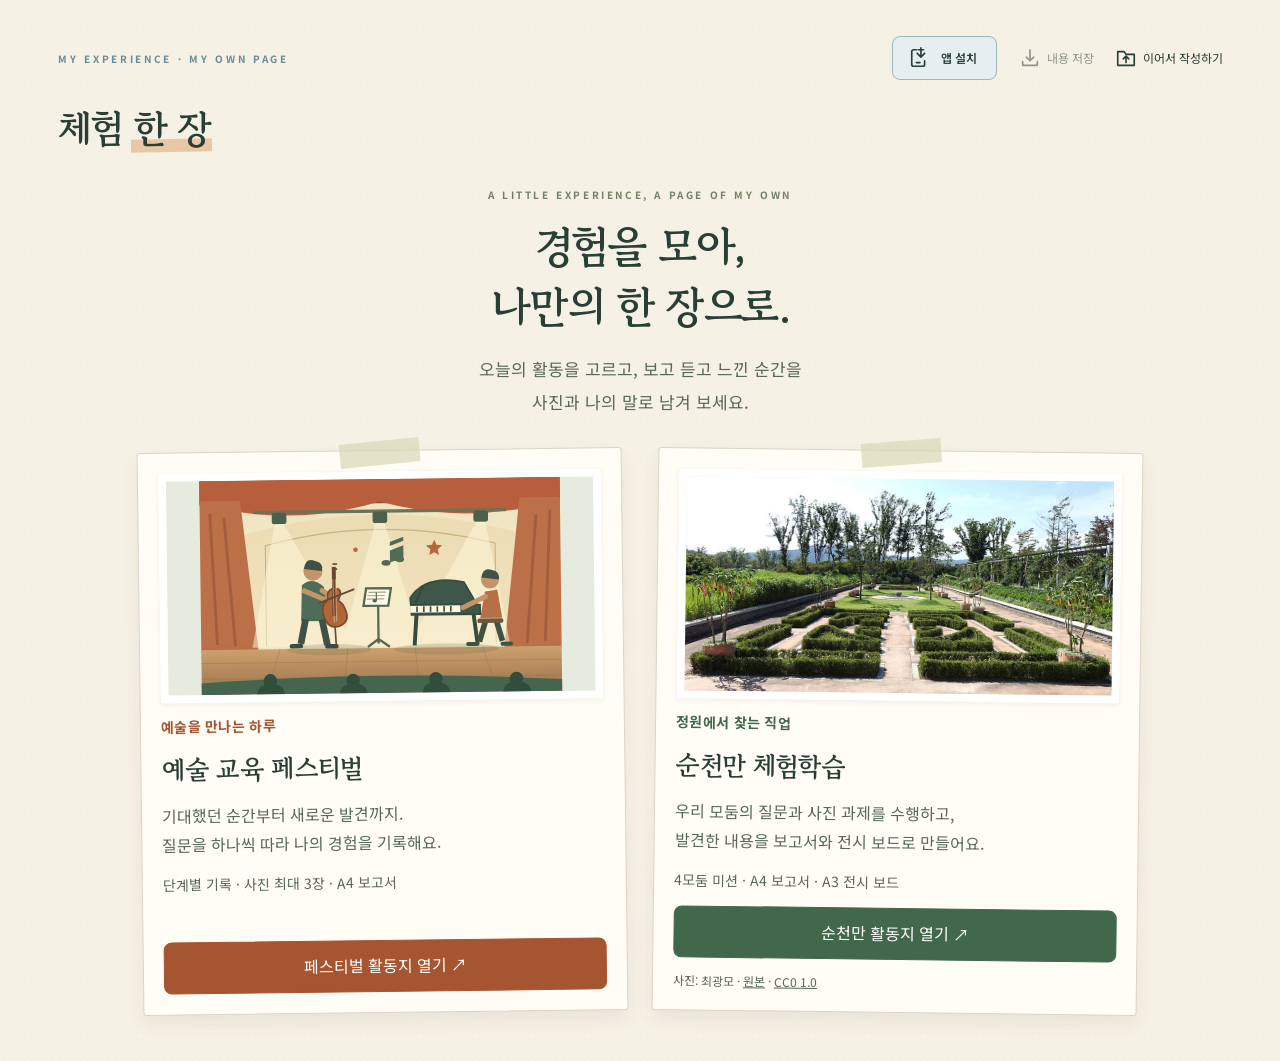
==== commit e0aacb38: "Add festival closing reflection and simplify learner guidance" ====
--- a/index.html
+++ b/index.html
@@ -4,7 +4,7 @@
 <meta charset="UTF-8"><meta name="viewport" content="width=device-width,initial-scale=1,viewport-fit=cover">
 <link rel="manifest" href="manifest.webmanifest"><link rel="apple-touch-icon" href="assets/app-icon-180.png"><meta name="apple-mobile-web-app-capable" content="yes"><meta name="apple-mobile-web-app-title" content="체험 한 장"><meta name="apple-mobile-web-app-status-bar-style" content="default">
 <meta name="theme-color" content="#245b70"><meta name="description" content="활동을 고르고, 경험을 사진과 나의 말로 남기는 체험 한 장">
-<title>체험 한 장</title><link rel="stylesheet" href="style.css"><link rel="stylesheet" href="activity.css"><link rel="stylesheet" href="postit-theme.css"><link rel="stylesheet" href="report.css"><link rel="stylesheet" href="mobile.css"><link rel="stylesheet" href="collage.css?v=20261030-mobile5"><script defer src="vendor/pdfmake.min.js"></script><script defer src="groups.js"></script><script defer src="vendor/html2canvas.min.js"></script><script defer src="board.js?v=20261030-board3"></script><script defer src="formal.js"></script><script defer src="experience-shell.js?v=20261030-mobile5"></script><script defer src="festival.js?v=20261030-mobile5"></script><script defer src="app.js?v=20261030-mobile5"></script><script defer src="install.js?v=20261030-mobile5"></script>
+<title>체험 한 장</title><link rel="stylesheet" href="style.css"><link rel="stylesheet" href="activity.css"><link rel="stylesheet" href="postit-theme.css"><link rel="stylesheet" href="report.css"><link rel="stylesheet" href="mobile.css"><link rel="stylesheet" href="collage.css?v=20261030-reflection-copy8"><script defer src="vendor/pdfmake.min.js"></script><script defer src="groups.js"></script><script defer src="vendor/html2canvas.min.js"></script><script defer src="board.js?v=20261030-reflection-copy8"></script><script defer src="formal.js?v=20261030-reflection-copy8"></script><script defer src="experience-shell.js?v=20261030-reflection-copy8"></script><script defer src="festival.js?v=20261030-reflection-copy8"></script><script defer src="app.js?v=20261030-reflection-copy8"></script><script defer src="install.js?v=20261030-reflection7"></script>
 </head>
 <body>
 <header class="topbar titlebar"><div class="title-block"><span class="eyebrow">MY EXPERIENCE · MY OWN PAGE</span><h1 class="trip-title">체험 <em>한 장</em></h1></div><div class="top-actions"><button id="install-app" aria-label="앱 설치 안내" title="앱 설치 안내" class="install-button" type="button" aria-haspopup="dialog"><span class="action-icon"><svg viewBox="0 0 24 24" width="22" height="22" fill="none" stroke="currentColor" stroke-width="1.8" stroke-linecap="round" stroke-linejoin="round" aria-hidden="true"><path d="M8 3H5a2 2 0 0 0-2 2v14a2 2 0 0 0 2 2h10a2 2 0 0 0 2-2v-4M10 3h6M13 1v10m-4-4 4 4 4-4M8 17h4"/></svg></span><span class="action-label">앱 설치</span></button><span id="save-state" role="status">이 기기에 자동 저장</span><button data-action="backup" class="quiet" aria-label="작성 내용 저장 (JSON)" title="내용 저장"><span class="action-icon"><svg viewBox="0 0 24 24" width="22" height="22" fill="none" stroke="currentColor" stroke-width="1.8" stroke-linecap="round" stroke-linejoin="round" aria-hidden="true"><path d="M12 3v12m-4-4 4 4 4-4M4 16v4h16v-4"/></svg></span><span class="action-label">내용 저장</span></button><button data-action="restore" class="quiet" aria-label="저장 파일 불러오기" title="이어서 작성하기"><span class="action-icon"><svg viewBox="0 0 24 24" width="22" height="22" fill="none" stroke="currentColor" stroke-width="1.8" stroke-linecap="round" stroke-linejoin="round" aria-hidden="true"><path d="M3 8V5h7l2 3h9v12H3V8Zm9 9V10m-3 3 3-3 3 3"/></svg></span><span class="action-label">이어서 작성하기</span></button></div></header>
@@ -17,6 +17,6 @@
 <input id="file-import" type="file" accept=".json,application/json" hidden>
 <dialog id="board-help" aria-labelledby="board-help-title"><div class="dialog-head"><h2 id="board-help-title">보고서 꾸미기 도움말</h2><button type="button" data-action="close-board-help" class="icon-button" aria-label="도움말 닫기">✕</button></div><ul class="help-list"><li>‘이동’ 모드에서 포스트잇을 잡아 원하는 위치로 옮겨요.</li><li>카드를 고른 뒤 ‘크기’·‘회전’ 핸들이나 접힌 상세 설정을 열어 조절해요.</li><li>‘자동 정리’를 누르면 글과 사진에 맞춰 배치돼요. 전시 보드는 A3 한 장입니다. 글 넘침을 확인해 주세요.</li><li>도형 스티커를 선택해 옮기거나 ‘선택한 스티커 삭제’로 지워요. 되돌리기도 가능해요.</li><li>화면이 작으면 ‘확대 보기’로 편집하세요.</li><li>PDF에는 꾸민 모습이 그대로 담겨요. 글이 넘치면 자동 정리하거나 카드를 크게 해 주세요.</li></ul></dialog>
 <dialog id="sticker-picker" aria-labelledby="sticker-picker-title"><div class="dialog-head"><h2 id="sticker-picker-title">스티커 고르기</h2><button type="button" data-action="close-stickers" class="icon-button" aria-label="스티커 창 닫기">✕</button></div><div class="sticker-palette" id="sticker-picker-items"></div></dialog>
-<dialog id="formal-help" aria-labelledby="formal-help-title"><div class="dialog-head"><h2 id="formal-help-title">체험학습 보고서</h2><button type="button" data-action="close-formal-help" class="icon-button" aria-label="보고서 도움말 닫기">✕</button></div><p>작성한 학생 정보·사전 기록·모둠 답변·사진을 처음 제공된 체험학습 보고서 양식에 맞춰 정리해요.</p><p>‘새롭게 알게 된 내용’에는 작성한 질문 답변을 그대로 모아 넣습니다. 진로 항목에는 탐구 직업과 ‘나와 직업’ 답변을 연결해요. 기록하지 않은 감상이나 실천 계획은 새로 만들어 넣지 않아요.</p><p>‘보고서 내용 다듬기’를 열어 문장을 고칠 수 있어요. 별첨에는 모둠 질문 10개와 답변이 함께 들어가며 사진 5장도 모두 포함됩니다.</p></dialog>
+<dialog id="formal-help" aria-labelledby="formal-help-title"><div class="dialog-head"><h2 id="formal-help-title">체험학습 보고서</h2><button type="button" data-action="close-formal-help" class="icon-button" aria-label="보고서 도움말 닫기">✕</button></div><p>답변과 사진을 확인하고, 필요한 부분은 ‘보고서 기록 고치기’에서 수정하세요.</p><p>마지막 소감을 적은 뒤 PDF로 저장하세요.</p></dialog>
 <noscript>이 앱을 사용하려면 브라우저의 JavaScript를 켜 주세요.</noscript>
 </body></html>
--- a/collage.css
+++ b/collage.css
@@ -38,3 +38,16 @@
  .festival-fields input{min-width:0;max-width:100%}.festival-fields input[type=date]{padding:10px 12px;min-height:48px;font-size:16px}
 }
 @media(max-width:600px){.titlebar,.home-screen .titlebar,.activity-hub .titlebar{width:100%;max-width:none;margin-left:0;margin-right:0;align-self:stretch}}
+
+.expectations-page .question:last-child{margin-bottom:0}.expectations-page .question>label{display:block}.expectations-page textarea{width:100%;min-height:140px}
+@media(max-width:600px){
+ body:not(.activity-hub) main{margin-top:24px}
+ #steps{gap:4px;padding:8px 0}#steps button{min-width:0;min-height:64px;padding:8px 3px;font-size:14px;line-height:1.45;text-align:center;word-break:keep-all}#steps .num{display:block;margin:0 0 3px;font-size:11px;line-height:1.2}
+ .page-heading{gap:12px;margin-bottom:22px;align-items:flex-start}.page-heading h1{font-family:'Noto Sans KR',sans-serif;font-weight:700;font-size:clamp(24px,6.6vw,27px);line-height:1.4;letter-spacing:-.7px;margin:0 0 10px;word-break:keep-all;overflow-wrap:break-word}.page-heading .eyebrow{font-size:12px;line-height:1.5;letter-spacing:.6px;margin-bottom:8px}.page-heading p{font-size:16px;line-height:1.65;margin:0}
+ .festival-progress{margin-bottom:20px;gap:10px;align-items:center}.festival-progress>span{font-size:16px;line-height:1.5;white-space:nowrap}.festival-progress progress{height:8px;min-width:100px}
+ .expectations-page{padding:22px 18px}.expectations-page .question{margin-bottom:24px}.expectations-page label{font-size:16px;line-height:1.8}.expectations-page textarea{font-size:16px;line-height:1.8;min-height:150px}
+}
+
+.festival-report .reflection-final{white-space:pre-wrap;overflow-wrap:anywhere;font-size:16px;line-height:1.8}
+
+#board-fit-status:empty{display:none}
